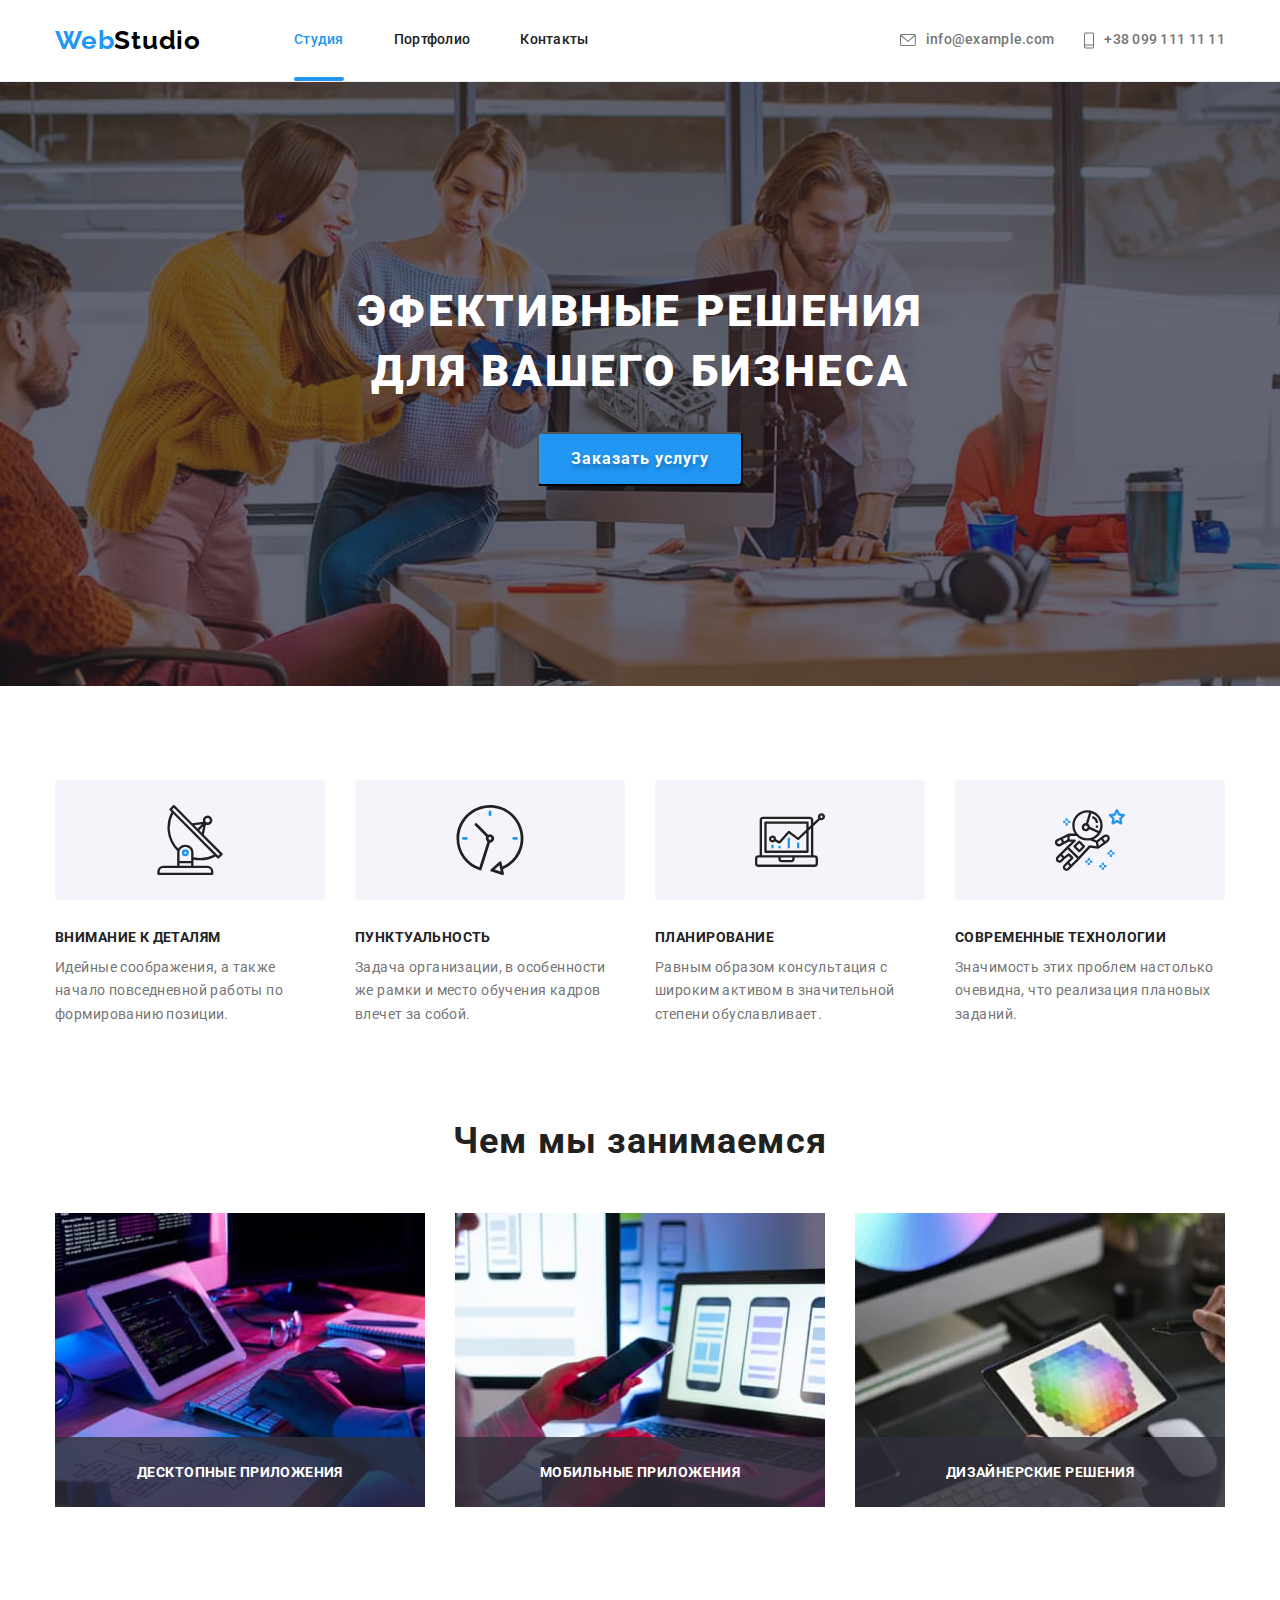
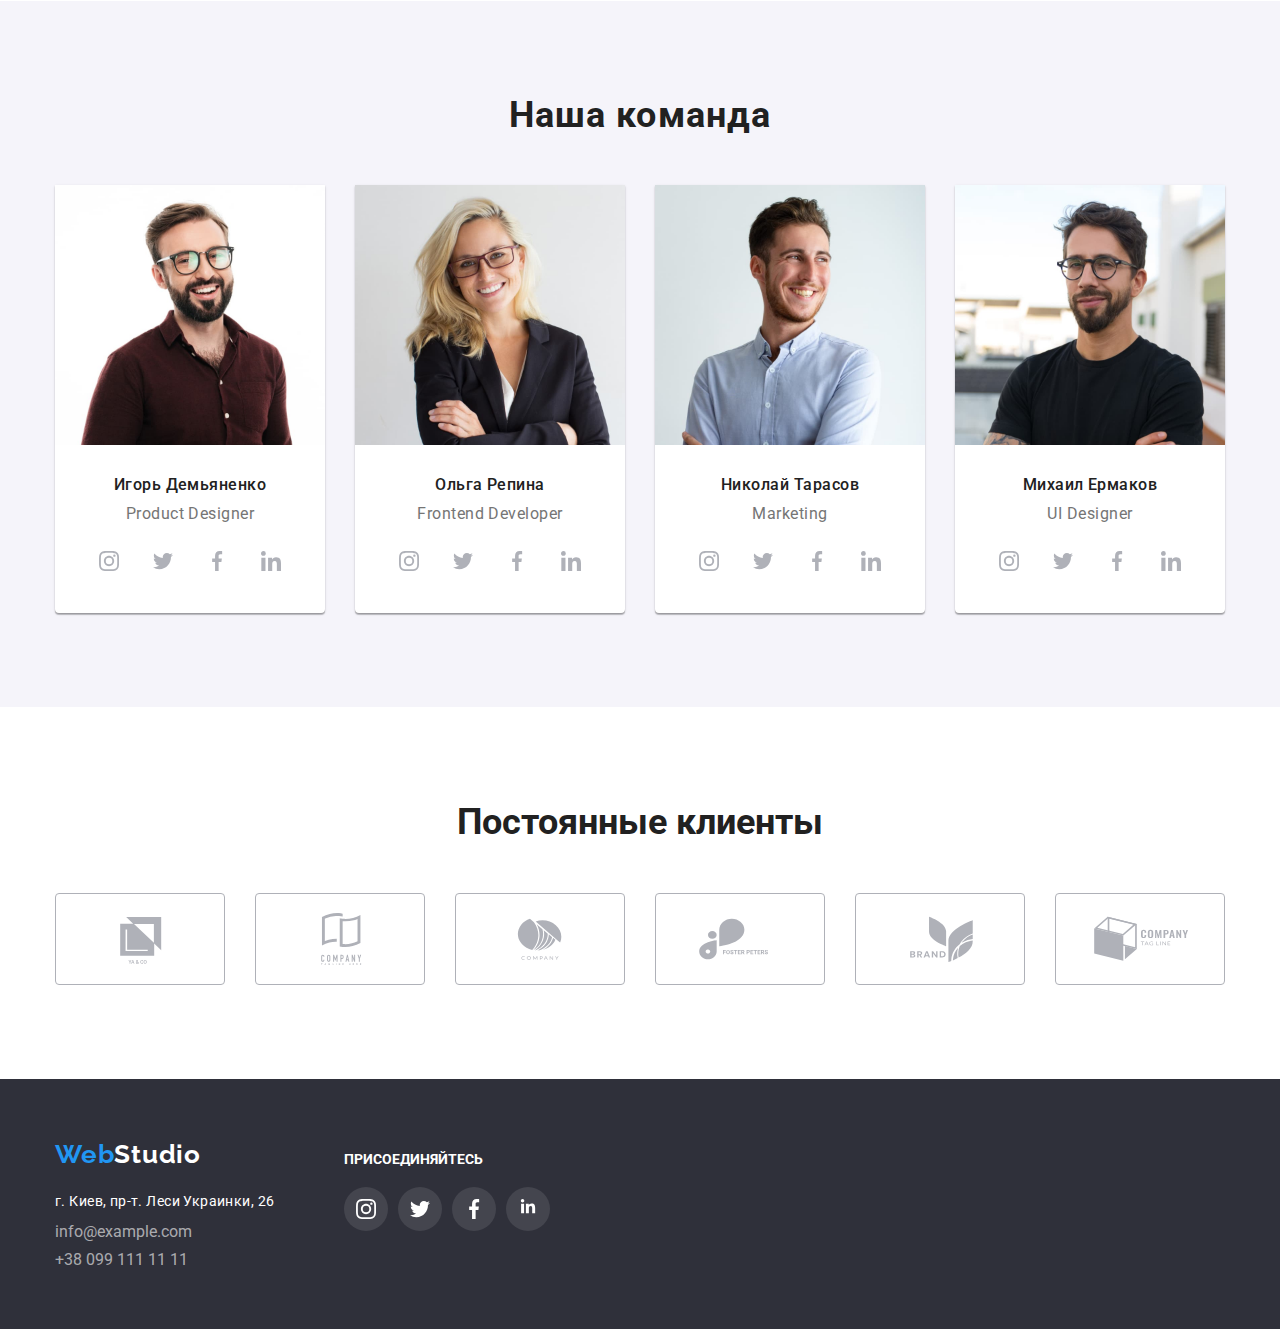
==== index.html @ 6dac3a72 "Копирование ДЗ №5" ====
<!DOCTYPE html>
<html lang="ru">
    <head>
        <title>Cтудия</title>
    <meta charset="UTF-8">
    <link rel="preconnect" href="https://fonts.googleapis.com">
    <link rel="preconnect" href="https://fonts.gstatic.com" crossorigin>
    <link href="https://fonts.googleapis.com/css2?family=Raleway:wght@700&family=Roboto:wght@400;500;700;900&display=swap"
    rel="stylesheet">
    <link rel="stylesheet" href="https://cdnjs.cloudflare.com/ajax/libs/modern-normalize/1.1.0/modern-normalize.min.css">
    <link rel="stylesheet" href="./css/styles.css">
    </head>
    <body>
           <header class="header">
                <div class="container">
                    <div class="flex-box">
                    <nav class="main-nav">
                        <a class="logofull" href="./index.html"><span class="logo">Web</span><span class="logo-black">Studio</span></a>
                        <ul class="menu-nav">
                            <li class="link-nav"><a class="navlink current" href="./index.html">Студия</a></li>
                            <li class="link-nav"><a class="navlink" href="./portfolio.html">Портфолио</a></li>
                            <li class="link-nav"><a class="navlink" href="Контакты">Контакты</a></li>              
                        </ul>
                    </nav>
                    <ul class="contacts">
                        <li class="contact-items"><a class="contact" href="mailto:info@example.com">
                            <svg class="icons-header" width="16px" height="12px">
                            <use href="./images/icons.svg#icon-envelope"></use>
                            </svg>info@example.com
                        </a>
                        </li>
                        <li class="contact-items"><a class="contact" href="tel:+380991111111">
                            <svg  class="icons-header" width="10px" height="16.93px">
                            <use href="./images/icons.svg#icon-smartphone"></use>
                            </svg>+38 099 111 11 11
                        </a>
                    </li>
                    </ul>
                    </div>
                </div>
            </header>
    <main>
    <section class="for-user">

        <h1 class="title-for-user">ЭФЕКТИВНЫЕ РЕШЕНИЯ</br> ДЛЯ ВАШЕГО БИЗНЕСА</h1>


            <button data-modal-open class="button-text" type="button">Заказать услугу</button>
        <div class="backdrop is-hidden" data-modal>
            <div class="modal">
                <button data-modal-close class="but-close-modal">
                    <svg class="icon-close-modal" width="30px" height="30px">
                        <use href="./images/icons.svg#icon-close"></use>
                    </svg>
                </button>
            </div>
        </div>
    </section>
    <section class="benefits">
        <div class="container">
            <ul class="benefits-title-text">
                <li class="benefits-cont">
                    <div class="icon-benefits">
                    <svg class="icons-benefits" width="70px" height="70px">
                        <use href="./images/icons.svg#icon-antenna"></use>
                    </svg>
                    </div>
                    <h3 class="title-benefits">ВНИМАНИЕ К ДЕТАЛЯМ</h3>
                    <p class="text-benefits">Идейные соображения, а также начало повседневной работы по формированию
                        позиции.</p>
                </li>
                <li class="benefits-cont">
                    <div class="icon-benefits">
                    <svg class="icons-benefits" width="70px" height="70px">
                        <use href="./images/icons.svg#icon-clock"></use>
                    </svg>
                    </div>
                    <h3 class="title-benefits">ПУНКТУАЛЬНОСТЬ</h3>
                    <p class="text-benefits">Задача организации, в особенности же рамки и место обучения кадров влечет за
                        собой.</p>
                </li>
                <li class="benefits-cont">
                    <div class="icon-benefits">
                    <svg class="icons-benefits" width="70px" height="70px">
                        <use href="./images/icons.svg#icon-diagram"></use>
                    </svg>
                    </div>
                    <h3 class="title-benefits">ПЛАНИРОВАНИЕ</h3>
                    <p class="text-benefits">Равным образом консультация с широким активом в значительной степени
                        обуславливает.</p>
                </li>
                <li class="benefits-cont">
                    <div class="icon-benefits">
                    <svg class="icons-benefits" width="70px" height="70px">
                        <use href="./images/icons.svg#icon-astronaut"></use>
                    </svg>
                    </div>
                    <h3 class="title-benefits">СОВРЕМЕННЫЕ ТЕХНОЛОГИИ</h3>
                    <p class="text-benefits">Значимость этих проблем настолько очевидна, что реализация плановых заданий.
                    </p>
                </li>
    </section>
    <section class="about-us section">
        <div class="container">
            <h2 class="title-about-us">Чем мы занимаемся</h2>
            <ul class="img-about-us">
                <li class="img-list">
                    <img 
                    src="./images/photo1.jpg" 
                    alt="Рабочий стол" 
                    width="370"
                    height="294"
                    />
                    <div class="type-img-about-us"> <p class="type-work">ДЕСКТОПНЫЕ ПРИЛОЖЕНИЯ</p></div>
                </li>
                <li class="img-list">    
                    <img 
                    src="./images/photo2.jpg" 
                    alt="Смартфон и десктоп"
                    width="370"
                    height="294"
                    />
                    <div class="type-img-about-us"> <span class="type-work">МОБИЛЬНЫЕ ПРИЛОЖЕНИЯ</span></div>
                </li>
                <li class="img-list">
                    <img 
                    src="./images/photo3.jpg" 
                    alt="Планшет с градуировкой цвета"
                    width="370"
                    height="294"
                    />
                    <div class="type-img-about-us"> <span class="type-work">ДИЗАЙНЕРСКИЕ РЕШЕНИЯ</span></div>
            </ul>
            </div>
    </section>
    <section class="our-team section">
        <div class="container">
        <h2 class=title-our-team>Наша команда</h2>
        <ul class="img-cont">
            <li class="img-position"> 
                <img src="./images/product_designer.jpg"
                alt="Продукт-дизайнер"
                width="270"
                height="260"
                />
                <div class="bottom-box">
                    <h3 class="title-name">Игорь Демьяненко</h3>
                    <p class="work-position">Product Designer</p>
                    
                    <ul class="social-icons-list">
                        <li class="socials"><a class="social-items" href="https://www.instagram.com">
                                <svg class="social-icons" width="20px" height="20px">
                                    <use href="./images/icons.svg#icon-instagram"></use>
                                </svg>
                            </a>
                        </li>
                        <li class="socials"><a class="social-items" href="https://twitter.com">
                                <svg class="social-icons" width="20px" height="20px">
                                    <use href="./images/icons.svg#icon-twitter"></use>
                                </svg>
                            </a>
                        </li>
                        <li class="socials"><a class="social-items" href="https://www.facebook.com">
                                <svg class="social-icons" width="20px" height="20px">
                                    <use href="./images/icons.svg#icon-facebook"></use>
                                </svg>
                            </a>
                        </li>
                        <li class="socials"><a class="social-items" href="https://linkedin.com/">
                                <svg class="social-icons" width="20px" height="20px">
                                    <use href="./images/icons.svg#icon-linkedin"></use>
                                </svg>
                            </a>
                        </li>
                    </ul>
                    </svg>
                </div>
            </li>
            <li class="img-position">
                <img src="./images/frontend_developer.jpg" 
                alt="Фронтенд разработчик" 
                width="270" 
                height="260" 
                />
                <div class="bottom-box">
                    <h3 class="title-name">Ольга Репина</h3>
                    <p class="work-position">Frontend Developer</p>
                    <ul class="social-icons-list">
                        <li class="socials"><a class="social-items" href="https://www.instagram.com">
                                    <svg class="social-icons" width="20px" height="20px">
                                    <use href="./images/icons.svg#icon-instagram"></use>
                                </svg>
                            </a>
                        </li>
                        <li class="socials"><a class="social-items" href="https://twitter.com">
                                    <svg class="social-icons" width="20px" height="20px">
                                    <use href="./images/icons.svg#icon-twitter"></use>
                                </svg>
                            </a>
                        </li>
                        <li class="socials"><a class="social-items" href="https://www.facebook.com">
                                    <svg class="social-icons" width="20px" height="20px">
                                    <use href="./images/icons.svg#icon-facebook"></use>
                                </svg>
                            </a>
                        </li>
                        <li class="socials"><a class="social-items" href="https://linkedin.com/">
                                    <svg class="social-icons" width="20px" height="20px">
                                    <use href="./images/icons.svg#icon-linkedin"></use>
                                </svg>
                            </a>
                        </li>
                    </ul>
                </div>
            </li>
            <li class="img-position">
                <img src="./images/marketing.jpg" 
                alt="Маркетинг" 
                width="270" 
                height="260" 
                />
                <div class="bottom-box">
                    <h3 class="title-name">Николай Тарасов</h3>
                    <p class="work-position">Marketing</p>
                    <ul class="social-icons-list">
                        <li class="socials"><a class="social-items" href="https://www.instagram.com">
                                <svg class="social-icons" width="20px" height="20px">
                                    <use href="./images/icons.svg#icon-instagram"></use>
                                </svg>
                            </a>
                        </li>
                        <li class="socials"><a class="social-items" href="https://twitter.com">
                                <svg class="social-icons" width="20px" height="20px">
                                    <use href="./images/icons.svg#icon-twitter"></use>
                                </svg>
                            </a>
                        </li>
                        <li class="socials"><a class="social-items" href="https://www.facebook.com">
                                <svg class="social-icons" width="20px" height="20px">
                                    <use href="./images/icons.svg#icon-facebook"></use>
                                </svg>
                            </a>
                        </li>
                        <li class="socials"><a class="social-items" href="https://linkedin.com/">
                                <svg class="social-icons" width="20px" height="20px">
                                    <use href="./images/icons.svg#icon-linkedin"></use>
                                </svg>
                            </a>
                        </li>
                    </ul>
                </div>
            </li>
            <li class="img-position">
                <img src="./images/designer_ui.jpg" 
                alt="UI дизайнер" 
                width="270" 
                height="260" />
                <div class="bottom-box">
                    <h3 class="title-name">Михаил Ермаков</h3>
                    <p class="work-position">UI Designer</p>
                    <ul class="social-icons-list">
                        <li class="socials"><a class="social-items" href="https://www.instagram.com">
                                <svg class="social-icons" width="20px" height="20px">
                                    <use href="./images/icons.svg#icon-instagram"></use>
                                </svg>
                            </a>
                        </li>
                        <li class="socials"><a class="social-items" href="https://twitter.com">
                                <svg class="social-icons" width="20px" height="20px">
                                    <use href="./images/icons.svg#icon-twitter"></use>
                                </svg>
                            </a>
                        </li>
                        <li class="socials"><a class="social-items" href="https://www.facebook.com">
                                <svg class="social-icons" width="20px" height="20px">
                                    <use href="./images/icons.svg#icon-facebook"></use>
                                </svg>
                            </a>
                        </li>
                        <li class="socials"><a class="social-items" href="https://linkedin.com/">
                                <svg class="social-icons" width="20px" height="20px">
                                    <use href="./images/icons.svg#icon-linkedin"></use>
                                </svg>
                            </a>
                        </li>
                    </ul>
                </div>
            </li>
         </ul>
        </div>
      </section>
      <section class="clients section">
        <div class="container">
            <h2 class="title-client">Постоянные клиенты</h2>
            <ul class="client-list">
                <li class="client"><a class="client-link" href="#">
                    <svg class="client-icon" width="170px" height="92px">
                    <use href="./images/icons.svg#icon-client-1"></use>
                    </svg>
                    </a>
                </li>
                <li class="client"><a class="client-link" href="#">
                    <svg class="client-icon" width="170px" height="92px">
                    <use href="./images/icons.svg#icon-client-2"></use>
                    </svg>
                    </a>
                </li>
                <li class="client"><a class="client-link" href="#">
                    <svg class="client-icon" width="170px" height="92px">
                     <use href="./images/icons.svg#icon-client-3"></use>
                    </svg>
                    </a>
                </li>
                <li class="client"><a class="client-link" href="#">
                        <svg class="client-icon" width="170px" height="92px">
                        <use href="./images/icons.svg#icon-client-4"></use>
                        </svg>
                    </a>
                </li>
                <li class="client"><a class="client-link" href="#">
                    <svg class="client-icon" width="170px" height="92px">
                    <use href="./images/icons.svg#icon-client-5"></use>
                    </svg>
                    </a>
                </li>
                <li class="client"><a class="client-link" href="#">
                    <svg class="client-icon" width="170px" height="92px">
                    <use href="./images/icons.svg#icon-client-6"></use>
                    </svg>
                    </a>
                </li>
            </ul>
        </div>
        </section>
    </main>
            <footer class="footer">
                <div class="container">
                    <ul class="parts">
                    <li>
                        <a class="logofull" href="./index.html"><span class="logo">Web</span><span class="logo-white">Studio</span></a>
                        <address>
                            <ul class="contact-list-footer">
                                <li class="address-footer"><a class="contact-address" href="https://goo.gl/maps/3nvqBp6d8EfzjDu38">г. Киев, пр-т. Леси
                                        Украинки, 26</a></li>
                                <li class="mail-footer"><a class="contact-footer" href="mailto:info@example.com">info@example.com</a></li>
                                <li class="tel-footer"><a class="contact-footer" href="tel:+380991111111">+38 099 111 11 11</a></li>
                            </ul>
                        </address>
                    </li>
                    <li class="join-part">
                    <div>
                        <h4 class="join-tittle">ПРИСОЕДИНЯЙТЕСЬ</h4>
                            <ul class="join-list">
                                <li class="socials-join"><a class="join-link" href="https://www.instagram.com">
                                        <svg class="join-icons" width="20px" height="20px">
                                            <use href="./images/icons.svg#icon-instagram-1"></use>
                                        </svg>
                                    </a>
                                </li>
                                <li class="socials-join"><a class="join-link" href="https://twitter.com">
                                        <svg class="join-icons" width="20px" height="20px">
                                            <use href="./images/icons.svg#icon-twitter-1"></use>
                                        </svg>
                                    </a>
                                </li>
                                <li class="socials-join"><a class="join-link" href="https://www.facebook.com">
                                        <svg class="join-icons" width="20px" height="20px">
                                            <use href="./images/icons.svg#icon-facebook-1"></use>
                                        </svg>
                                    </a>
                                </li>
                                <li class="socials-join"><a class="join-link" href="https://linkedin.com/">
                                        <svg class="join-icons" width="20px" height="20px">
                                            <use href="./images/icons.svg#icon-linkedin-1"></use>
                                        </svg>
                                    </a>
                                </li>
                            </ul>
                        </li>
                        </ul>
                    </div>
                </address>
                </div>
            </footer>
    <script src="./js/modal.js"></script>
    </body>
</html>
---- css/styles.css ----
:root {
  /* Цвет основного текста */
  --main-text-color: #757575;
  /* Цвет текста навигаций */
  --color-text-nav: #212121;
  /* Цвет акцента */
  --color-accent: #2196f3;
  /* Цвет основого фона */
  --background-color-main: #e5e5e5;
  /* Цвет фона футера и раздела заказа */
  --background-color: #2f303a;
  /* Цвет фона кнопок */
  --background-buttons: #f5f4fa;
  /* цвет кнопок и адреса */
  --color-but-add: #fff;

  --color-icons: #afb1b8;

  --timing-function: cubic-bezier(0.4, 0, 0.2, 1);
}
body {
  font-family: Roboto, sans-serif;
  color: var(--main-text-color);
}

ul {
  list-style: none;
}

img {
  display: block;
}
.container {
  margin-left: auto;
  margin-right: auto;
  width: 1200px;
  padding-left: 15px;
  padding-right: 15px;
}
/* Header */

.header {
  border-bottom: 1px solid #eeeeee;
}

/* logo */
.logofull {
  font-family: Raleway, sans-serif;
  font-weight: 700;
  font-size: 26px;
  line-height: 1.19;
  letter-spacing: 0.03em;
  text-decoration: none;
}

.logo {
  color: var(--color-accent);
}
.logo-black {
  color: #000;
}

.logo-white {
  color: var(--color-but-add);
}

/* Menu-nav */
.flex-box {
  display: flex;
}

.main-nav,
.contacts {
  display: flex;
  align-items: center;
}

.menu-nav {
  display: flex;
  margin-left: 93px;
  padding-left: 0;
  margin-top: 0px;
  margin-bottom: 0px;
}
.navlink {
  position: relative;
}
.current::after {
  content: '';
  display: block;
  width: 100%;
  height: 4px;
  background-color: var(--color-accent);
  position: absolute;
  bottom: -1px;
  border-radius: 2px;
  color: var(--color-accent);
}

.menu-nav .link-nav:not(:last-child) {
  margin-right: 50px;
}
.menu-nav .navlink {
  display: block;
  align-items: center;
  padding-top: 32px;
  padding-bottom: 32px;
  font-weight: 500;
  font-size: 14px;
  line-height: 1.14;
  letter-spacing: 0.02em;
  text-decoration: none;
  color: var(--color-text-nav);
  /* CSS-переход */
  transition-property: color;
  transition-duration: 250ms;
  transition-timing-function: var(--timing-function);
  transition-delay: 0ms;
}

.menu-nav .current {
  color: var(--color-accent);
}

.menu-nav .active {
  color: var(--color-accent);
}

.menu-nav .navlink:hover,
.menu-nav .navlink:focus {
  color: var(--color-accent);
}

.contacts {
  margin-left: auto;
  padding-left: 0px;
  margin-top: 0px;
  margin-bottom: 0px;
}
.icons-header {
  margin-right: 10px;
}
.contacts .contact-items:not(:last-child) {
  margin-right: 30px;
}

.contact {
  padding-top: 32px;
  padding-bottom: 32px;
  display: flex;
  align-items: center;
}
.contacts .contact,
.footer .contact {
  font-style: normal;
  font-weight: 500;
  font-size: 14px;
  line-height: 1.14;
  letter-spacing: 0.02em;
  text-decoration: none;
  color: var(--main-text-color);
  /* CSS-переход */
  transition-property: color;
  transition-duration: 250ms;
  transition-timing-function: var(--timing-function);
  transition-delay: 0ms;
}

.contacts .contact:hover,
.contacts .contact:focus {
  color: var(--color-accent);
}

.icons-header {
  fill: var(--main-text-color);
  /* CSS-переход */
  transition-property: fill;
  transition-duration: 250ms;
  transition-timing-function: var(--timing-function);
  transition-delay: 0ms;
}
.contact:hover .icons-header,
.contact:focus .icons-header {
  fill: var(--color-accent);
}

/* Buttons */
.buttons {
  padding: 0px;
  margin-top: 0px;
  margin-bottom: 0px;
  display: flex;
  justify-content: center;
}
.buttons .button {
  font-family: Roboto;
  color: var(--color-text-nav);
  background-color: var(--background-buttons);
  font-weight: 500;
  font-size: 16px;
  line-height: 1.625;
  letter-spacing: 0.03em;
  cursor: pointer;
  border-radius: 4px;
  border: transparent;
  padding: 6px 22px;
  /* CSS-переход */
  transition-property: color, background-color, box-shadow;
  transition-duration: 250ms;
  transition-timing-function: var(--timing-function);
  transition-delay: 0ms;
}

.buttons .button:hover,
.buttons .button:focus {
  box-shadow: 0px 3px 1px rgba(0, 0, 0, 0.1), 0px 1px 2px rgba(0, 0, 0, 0.08),
    0px 2px 2px rgba(0, 0, 0, 0.12);
  color: var(--color-but-add);
  background-color: var(--color-accent);
}

.button-item:not(:last-child) {
  margin-right: 8px;
}
/* Portfolio */
.images-portfolio {
  display: flex;
  flex-wrap: wrap;
  padding: 0px;
  margin-top: 50px;
  margin-bottom: 0px;
}

.images-portfolio .title-portfolio {
  font-weight: 700;
  font-size: 18px;
  line-height: 2;
  letter-spacing: 0.06em;
  color: var(--color-text-nav);
  margin-top: 0px;
  margin-bottom: 0px;
}
.images-portfolio .type-portfolio {
  font-size: 16px;
  line-height: 1.875;
  letter-spacing: 0.03em;
  padding: 0px;
  margin-top: 0px;
  margin-bottom: 0px;
  padding-top: 4px;
  color: var(--main-text-color);
}
.portfolio-box {
  padding: 20px 24px;
  border-bottom: 1px solid #eeeeee;
  border-left: 1px solid #eeeeee;
  border-right: 1px solid #eeeeee;
}
.images-foto {
  margin-right: 30px;
  margin-bottom: 30px;
}

.images-foto:nth-child(3n) {
  margin-right: 0px;
}
/* Footer */

.footer {
  background-color: var(--background-color);
  padding-top: 60px;
  padding-bottom: 60px;
}

.contact-footer {
  color: rgba(255, 255, 255, 0.6);
  text-decoration: none;
  font-style: normal;
}

.mail-footer {
  margin-top: 9px;
}

.tel-footer {
  margin-top: 9px;
}

.address-footer {
  margin-top: 20px;
}

.footer .contact-address {
  font-style: normal;
  color: var(--color-but-add);
  font-family: Roboto;
  font-size: 14px;
  line-height: 1.71;
  letter-spacing: 0.03em;
  text-decoration: none;
}
/* footer join */
.join-part {
  display: flex;
  flex-direction: column;
  margin-left: 70px;
  margin-top: 12px;
}

.join-tittle {
  color: var(--color-but-add);
  font-style: normal;
  font-weight: bold;
  font-size: 14px;
  line-height: 16px;
  letter-spacing: 1.143;
  margin-top: 0px;
  margin-bottom: 20px;
}

.join-list {
  display: flex;
  align-items: center;
  padding: 0px;
  margin: 0px;
}

.join-link {
  display: flex;
  align-items: center;
  justify-content: center;
  width: 44px;
  height: 44px;
  border-radius: 50%;
  background-color: rgba(255, 255, 255, 0.1);
  /* CSS-переход */
  transition-property: background-color;
  transition-duration: 250ms;
  transition-timing-function: var(--timing-function);
  transition-delay: 0ms;
}
.socials-join + .socials-join {
  margin-left: 10px;
}

.join-link:hover,
.join-link:focus {
  background-color: var(--color-accent);
}

.join-icons {
  fill: var(--color-but-add);
}

.parts {
  padding: 0px;
  margin: 0px;
  display: flex;
}

/* Main index */
.title-benefits {
  color: var(--color-text-nav);
  font-weight: 700;
  font-size: 14px;
  line-height: 1.14;
  letter-spacing: 0.03em;
  margin-top: 0px;
  margin-bottom: 0px;
}

.text-benefits {
  font-size: 14px;
  line-height: 1.71;
  letter-spacing: 0.03em;
  margin-top: 10px;
  margin-bottom: 0px;
}

.title-about-us {
  font-weight: 700;
  font-size: 36px;
  line-height: 1.16;
  text-align: center;
  letter-spacing: 0.03em;
  color: var(--color-text-nav);
}

.title-our-team {
  font-weight: 700;
  font-size: 36px;
  line-height: 1.12;
  text-align: center;
  letter-spacing: 0.03em;
  color: var(--color-text-nav);
  margin-top: 0px;
  margin-bottom: 50px;
}

.our-team {
  background-color: var(--background-buttons);
}

.bottom-box {
  padding-top: 30px;
  padding-bottom: 30px;
}
.title-name {
  font-weight: 500;
  font-size: 16px;
  line-height: 1.187;
  letter-spacing: 0.03em;
  color: var(--color-text-nav);
  margin-top: 0px;
  margin-bottom: 0px;
  text-align: center;
  padding-bottom: 10px;
}
.work-position {
  font-size: 16px;
  line-height: 1.187;
  letter-spacing: 0.03em;
  margin-top: 0px;
  margin-bottom: 0px;
  text-align: center;
}

/* HEROOOOOO */

.for-user {
  background-image: linear-gradient(to bottom, rgba(47, 48, 58, 0.4), rgba(47, 48, 58, 0.4)),
    url('../images/background_hero.jpg');
  background-repeat: no-repeat;
  background-position: 50% 50%;
  background-size: cover;
  display: flex;
  align-items: center;
  flex-direction: column;
  padding-top: 200px;
  padding-bottom: 200px;
}
.title-for-user {
  font-weight: 900;
  font-size: 44px;
  line-height: 1.36;
  text-align: center;
  letter-spacing: 0.06em;
  text-transform: uppercase;
  color: var(--color-but-add);
  margin-bottom: 0px;
  margin-top: 0px;
  padding-bottom: 30px;
}

.button-text {
  font-weight: 700;
  font-size: 16px;
  line-height: 1.875;
  letter-spacing: 0.06em;
  background-color: var(--color-accent);
  color: var(--color-but-add);
  cursor: pointer;
  text-shadow: 0px 4px 4px rgba(0, 0, 0, 0.25);
  border-radius: 4px;
  padding: 10px 32px;
  /* CSS-переход */
  transition-property: background-color;
  transition-duration: 250ms;
  transition-timing-function: var(--timing-function);
  transition-delay: 0ms;
}
.button-text:hover,
.button-text:focus {
  background-color: #188ce8;
}

.img-position {
  width: 270px;
  background-color: var(--color-but-add);
  border: none;
  box-shadow: 0px 1px 3px rgba(0, 0, 0, 0.12), 0px 1px 1px rgba(0, 0, 0, 0.14),
    0px 2px 1px rgba(0, 0, 0, 0.2);
  border-radius: 0px 0px 4px 4px;
}
.img-cont {
  display: flex;
  padding-left: 0px;
  margin-top: 0px;
  margin-bottom: 0px;
}

.img-position:not(:last-child) {
  margin-right: 30px;
}
.section {
  padding-top: 94px;
  padding-bottom: 94px;
}
.benefits {
  padding-top: 94px;
}

.benefits-title-text {
  display: flex;
  padding: 0px;
  margin: 0px;
}

.benefits-cont {
  width: 270px;
}
.benefits-cont:not(:last-child) {
  margin-right: 30px;
}

.img-about-us {
  display: flex;
  margin-top: 0px;
  margin-bottom: 0px;
  padding: 0px;
}
.title-about-us {
  margin-top: 0px;
  margin-bottom: 50px;
}

.img-about-us li:not(:last-child) {
  margin-right: 30px;
}

.contact-list-footer {
  margin-top: 0px;
  padding: 0px;
  margin-bottom: 0px;
}

.hidden {
  display: none;
}

/* our team  */
.social-icons-list {
  display: flex;
  justify-content: center;
  align-items: center;
  padding: 16px 32px 0px 32px;
}
.socials + .socials {
  margin-left: 10px;
}
.social-items {
  display: flex;
  align-items: center;
  justify-content: center;
  width: 44px;
  height: 44px;
  border-radius: 50%;
  /* CSS-переход */
  transition-property: background-color;
  transition-duration: 250ms;
  transition-timing-function: var(--timing-function);
  transition-delay: 0ms;
}

.social-items:hover,
.social-items:focus {
  background-color: var(--color-accent);
}

.social-items .social-icons {
  fill: var(--color-icons);
  /* CSS-переход */
  transition-property: fill;
  transition-duration: 250ms;
  transition-timing-function: var(--timing-function);
  transition-delay: 0ms;
}

.social-items:hover .social-icons,
.social-items:focus .social-icons {
  fill: var(--color-but-add);
}

/* clients */
.title-client {
  color: var(--color-text-nav);
  font-weight: bold;
  font-size: 36px;
  line-height: 42px;
  text-align: center;
  letter-spacing: 1.17;
  margin-top: 0px;
  margin-bottom: 50px;
}

.client-list {
  display: flex;
}

.client-list {
  padding: 0px;
  margin: 0px;
}
.client + .client {
  margin-left: 30px;
}

.client-icon {
  fill: var(--color-icons);
  /* CSS-переход */
  transition-property: fill;
  transition-duration: 250ms;
  transition-timing-function: var(--timing-function);
  transition-delay: 0ms;
}

.client {
  display: flex;
}

.client-link {
  width: 170px;
  height: 92px;
  border: 1px solid var(--color-icons);
  border-radius: 4px;
  /* CSS-переход */
  transition-property: fill, border;
  transition-duration: 250ms;
  transition-timing-function: var;
  transition-delay: 0ms;
}

.client-link:hover,
.client-link:focus {
  fill: var(--color-accent);
  border: 1px solid var(--color-accent);
}

.client-link:hover .client-icon,
.client-link:focus .client-icon {
  fill: var(--color-accent);
}
.link-portfolio {
  text-decoration: none;
}
.link-portfolio .card {
  /* CSS-переход */
  transition-property: box-shadow;
  transition-duration: 250ms;
  transition-timing-function: var(--timing-function);
  transition-delay: 0ms;
}

.link-portfolio:hover .card {
  box-shadow: 0px 1px 1px rgba(0, 0, 0, 0.12), 0px 4px 4px rgba(0, 0, 0, 0.06),
    1px 4px 6px rgba(0, 0, 0, 0.16);
}

.icon-benefits {
  width: 270px;
  height: 120px;
  background-color: var(--background-buttons);
  border-radius: 4px;
  margin-bottom: 30px;
  display: flex;
  align-items: center;
  justify-content: center;
}
.img-list {
  position: relative;
}
.type-img-about-us {
  background: rgba(47, 48, 58, 0.8);
  position: absolute;
  bottom: 0;
  width: 370px;
  height: 70px;
  font-weight: bold;
  font-size: 14px;
  line-height: 16px;
  letter-spacing: 0.03em;
  color: var(--color-but-add);
  display: flex;
  align-items: center;
  justify-content: center;
}

.actions {
  position: relative;
  overflow: hidden;
}

.card-text {
  display: flex;
  padding-left: 24px;
  padding-right: 24px;
  flex-wrap: wrap;
  align-items: center;
  position: absolute;
  background: rgba(33, 150, 243, 0.9);
  color: var(--color-but-add);
  width: 100%;
  height: 100%;
  bottom: 0;
  font-weight: 400;
  font-size: 18px;
  line-height: 1.56;
  letter-spacing: 0.03em;
  transform: translateY(101%);
  transition-property: transform;
  transition-duration: 250ms;
  transition-timing-function: var(--timing-function);
  transition-delay: 0ms;
}

.link-portfolio:hover .card-text {
  transform: translateY(0%);
}
/* Модалка + бэкдроп */

.backdrop {
  position: fixed;
  background-color: rgba(0, 0, 0, 0.2);
  top: 0;
  left: 0;
  width: 100%;
  height: 100%;
  z-index: 1;
  opacity: 1;
  transition: opacity;
  transition-duration: 250ms;
  transition-timing-function: var(--timing-function);
}
.backdrop.is-hidden {
  opacity: 0;
  pointer-events: none;
}

.backdrop.is-hidden .modal {
  transform: translate(-50%, -50%) scale(0.1);
}

.modal {
  position: absolute;
  top: 50%;
  left: 50%;
  transform: translate(-50%, -50%) scale(1);
  width: 528px;
  height: 591px;
  background-color: var(--color-but-add);
  box-shadow: 0px 1px 3px rgba(0, 0, 0, 0.12), 0px 1px 1px rgba(0, 0, 0, 0.14),
    0px 2px 1px rgba(0, 0, 0, 0.2);
  border-radius: 4px;
  transition: transform;
  transition-duration: 250ms;
  transition-timing-function: var(--timing-function);
}

.but-close-modal {
  position: absolute;
  top: 8px;
  right: 8px;
  border: none;
  background-color: var(--color-but-add);
  padding: 0px;
  cursor: pointer;
}
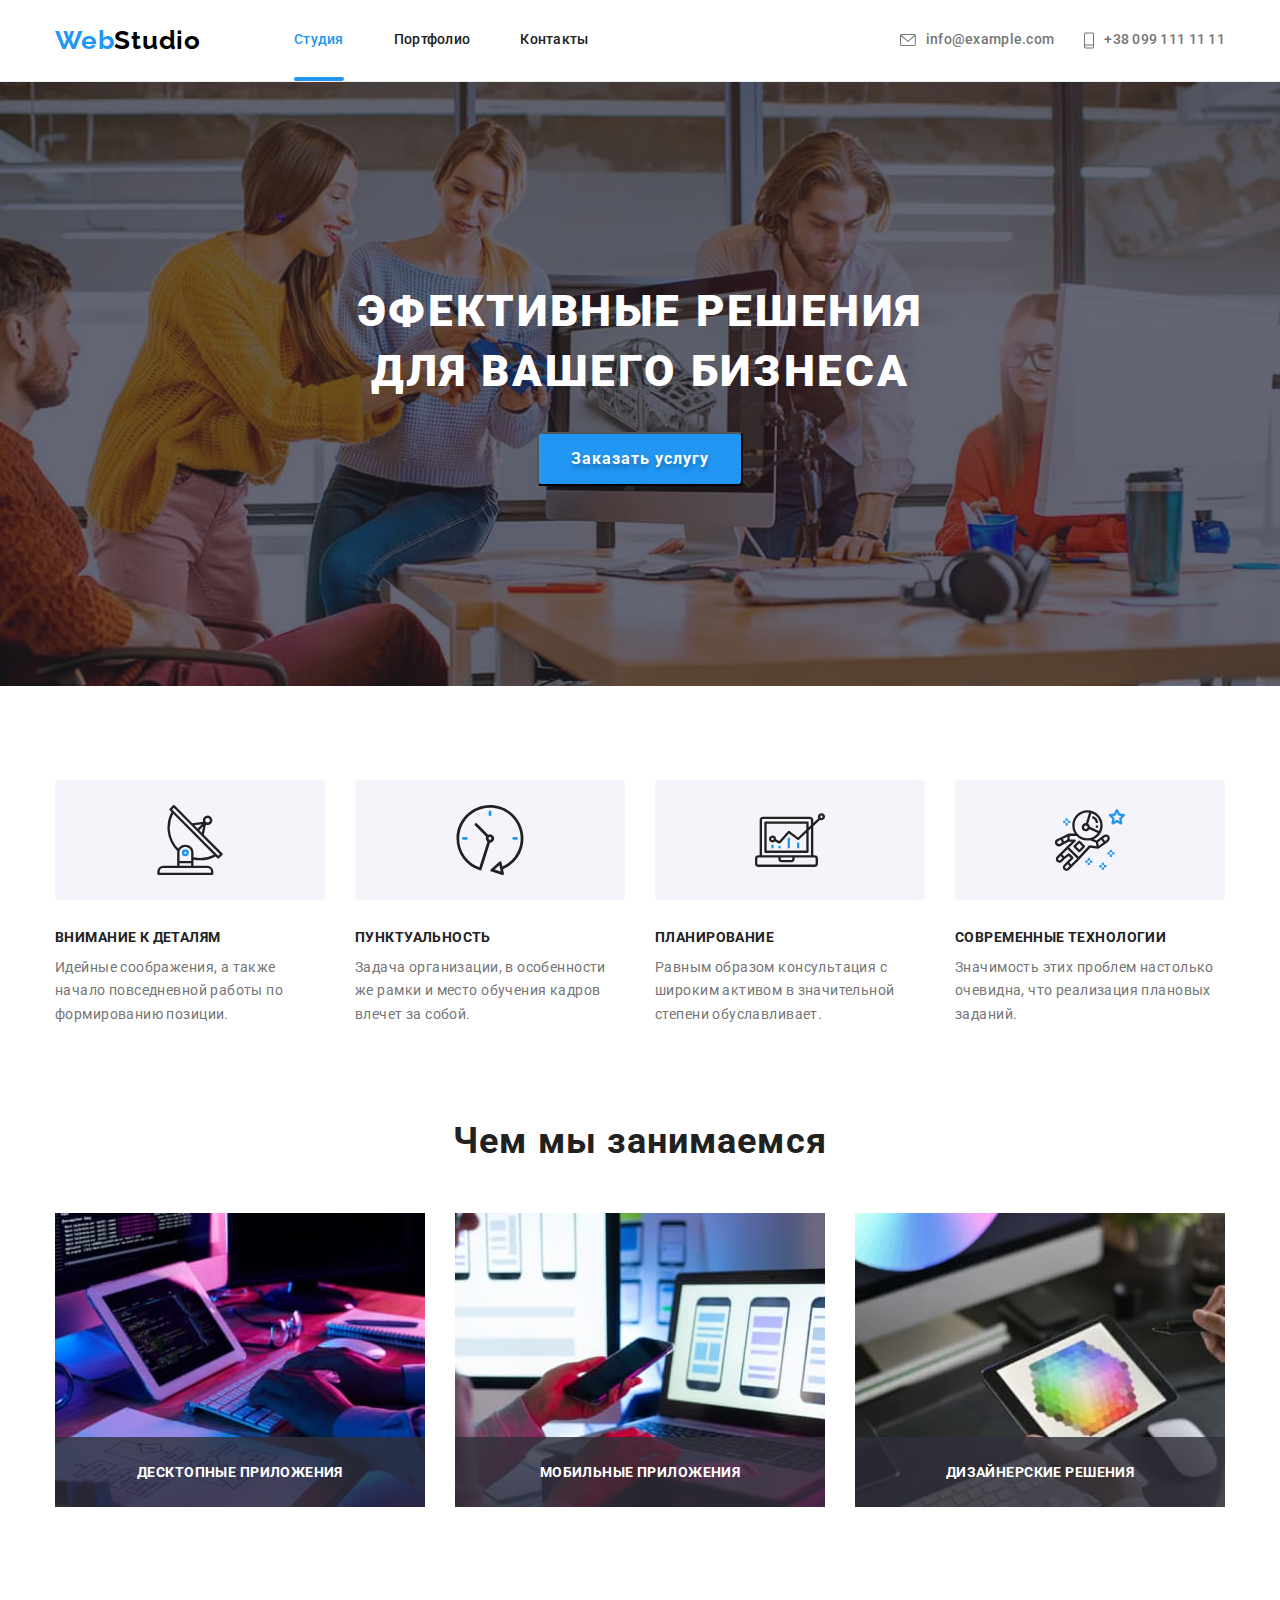
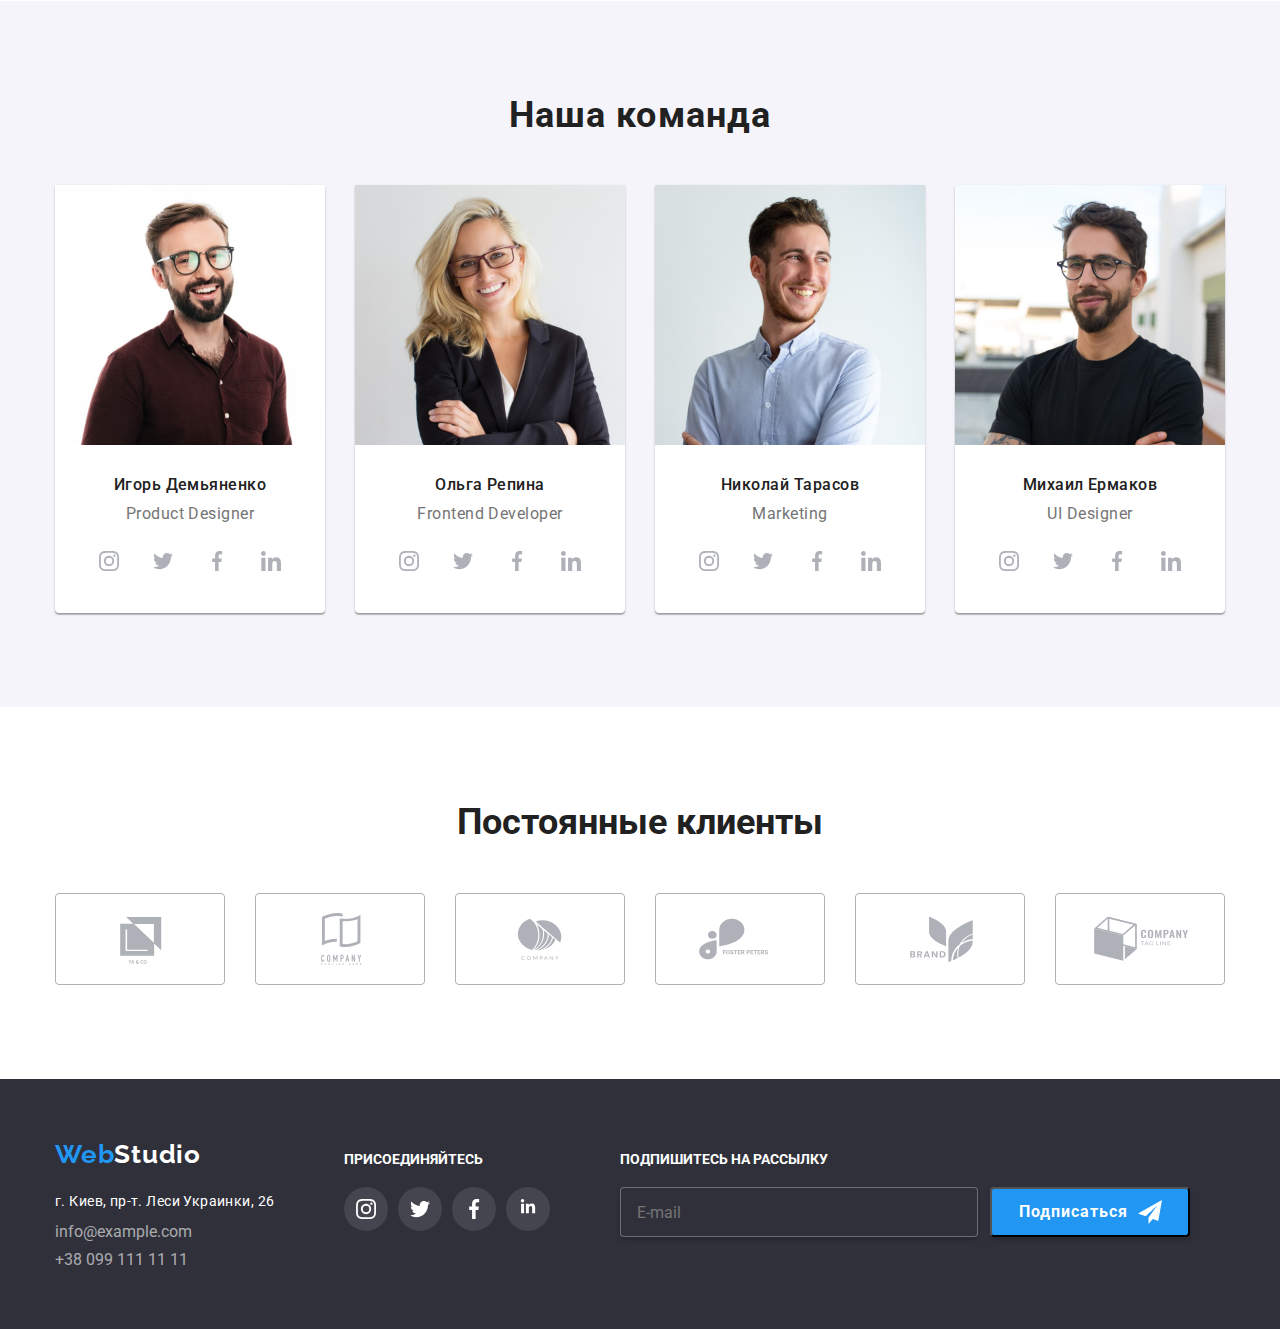
==== commit 10354898: "Добавил рассылку в футере" ====
--- a/index.html
+++ b/index.html
@@ -348,38 +348,60 @@
                         </address>
                     </li>
                     <li class="join-part">
-                    <div>
-                        <h4 class="join-tittle">ПРИСОЕДИНЯЙТЕСЬ</h4>
-                            <ul class="join-list">
-                                <li class="socials-join"><a class="join-link" href="https://www.instagram.com">
-                                        <svg class="join-icons" width="20px" height="20px">
-                                            <use href="./images/icons.svg#icon-instagram-1"></use>
-                                        </svg>
-                                    </a>
-                                </li>
-                                <li class="socials-join"><a class="join-link" href="https://twitter.com">
-                                        <svg class="join-icons" width="20px" height="20px">
-                                            <use href="./images/icons.svg#icon-twitter-1"></use>
-                                        </svg>
-                                    </a>
-                                </li>
-                                <li class="socials-join"><a class="join-link" href="https://www.facebook.com">
-                                        <svg class="join-icons" width="20px" height="20px">
-                                            <use href="./images/icons.svg#icon-facebook-1"></use>
-                                        </svg>
-                                    </a>
-                                </li>
-                                <li class="socials-join"><a class="join-link" href="https://linkedin.com/">
-                                        <svg class="join-icons" width="20px" height="20px">
-                                            <use href="./images/icons.svg#icon-linkedin-1"></use>
-                                        </svg>
-                                    </a>
-                                </li>
-                            </ul>
-                        </li>
-                        </ul>
-                    </div>
-                </address>
+                        <div>
+                            <h4 class="join-tittle">ПРИСОЕДИНЯЙТЕСЬ</h4>
+                                <ul class="join-list">
+                                    <li class="socials-join"><a class="join-link" href="https://www.instagram.com">
+                                            <svg class="join-icons" width="20px" height="20px">
+                                                <use href="./images/icons.svg#icon-instagram-1"></use>
+                                            </svg>
+                                        </a>
+                                    </li>
+                                    <li class="socials-join"><a class="join-link" href="https://twitter.com">
+                                            <svg class="join-icons" width="20px" height="20px">
+                                                <use href="./images/icons.svg#icon-twitter-1"></use>
+                                            </svg>
+                                        </a>
+                                    </li>
+                                    <li class="socials-join"><a class="join-link" href="https://www.facebook.com">
+                                            <svg class="join-icons" width="20px" height="20px">
+                                                <use href="./images/icons.svg#icon-facebook-1"></use>
+                                            </svg>
+                                        </a>
+                                    </li>
+                                    <li class="socials-join"><a class="join-link" href="https://linkedin.com/">
+                                            <svg class="join-icons" width="20px" height="20px">
+                                                <use href="./images/icons.svg#icon-linkedin-1"></use>
+                                            </svg>
+                                        </a>
+                                    </li>
+                                </ul>
+                        </div>
+                    </li>
+                    <li class="join-part">
+                        <div>
+                            <h4 class="join-tittle">ПОДПИШИТЕСЬ НА РАССЫЛКУ</h4>
+                            <div class="mailing-form">
+                            <form class="input-window">
+                                <label>
+                                <input 
+                                type="email" 
+                                name="mailing" 
+                                placeholder="E-mail"/>
+                                </label>
+                            </form>
+                            <button type="submit" class="but-footer">
+                                <div class="but-list">
+                                    <span class="text-but">Подписаться</span>
+                                    <svg class="icon-mail" width="24px" height="24px">
+                                        <use href="./images/icons.svg#icon-send"></use>
+                                    </svg>
+                                </div>
+                            </button>
+                            </div>
+                        </div>
+                    </li>
+                </ul>
                 </div>
             </footer>
     <script src="./js/modal.js"></script>
--- a/css/styles.css
+++ b/css/styles.css
@@ -765,3 +765,47 @@
   padding: 0px;
   cursor: pointer;
 }
+/* Формы футер*/
+.but-footer {
+  width: 200px;
+  height: 50px;
+  box-shadow: 0px 4px 4px rgba(0, 0, 0, 0.15);
+  border-radius: 4px;
+  background: var(--color-accent);
+  cursor: pointer;
+  margin-left: 12px;
+}
+
+.but-list {
+  display: flex;
+  align-items: center;
+  justify-content: center;
+}
+
+.icon-mail {
+  margin-left: 10px;
+}
+
+.text-but {
+  font-weight: 700;
+  font-size: 16px;
+  line-height: 1.875;
+  letter-spacing: 0.06em;
+  color: var(--color-but-add);
+}
+
+.input-window input {
+  width: 358px;
+  height: 50px;
+  background: var(--background-color);
+  border: 1px solid rgba(255, 255, 255, 0.3);
+  box-shadow: 0px 4px 4px rgba(0, 0, 0, 0.15);
+  border-radius: 4px;
+  padding-left: 16px;
+  color: var(--color-but-add);
+  outline: none;
+}
+
+.mailing-form {
+  display: flex;
+}
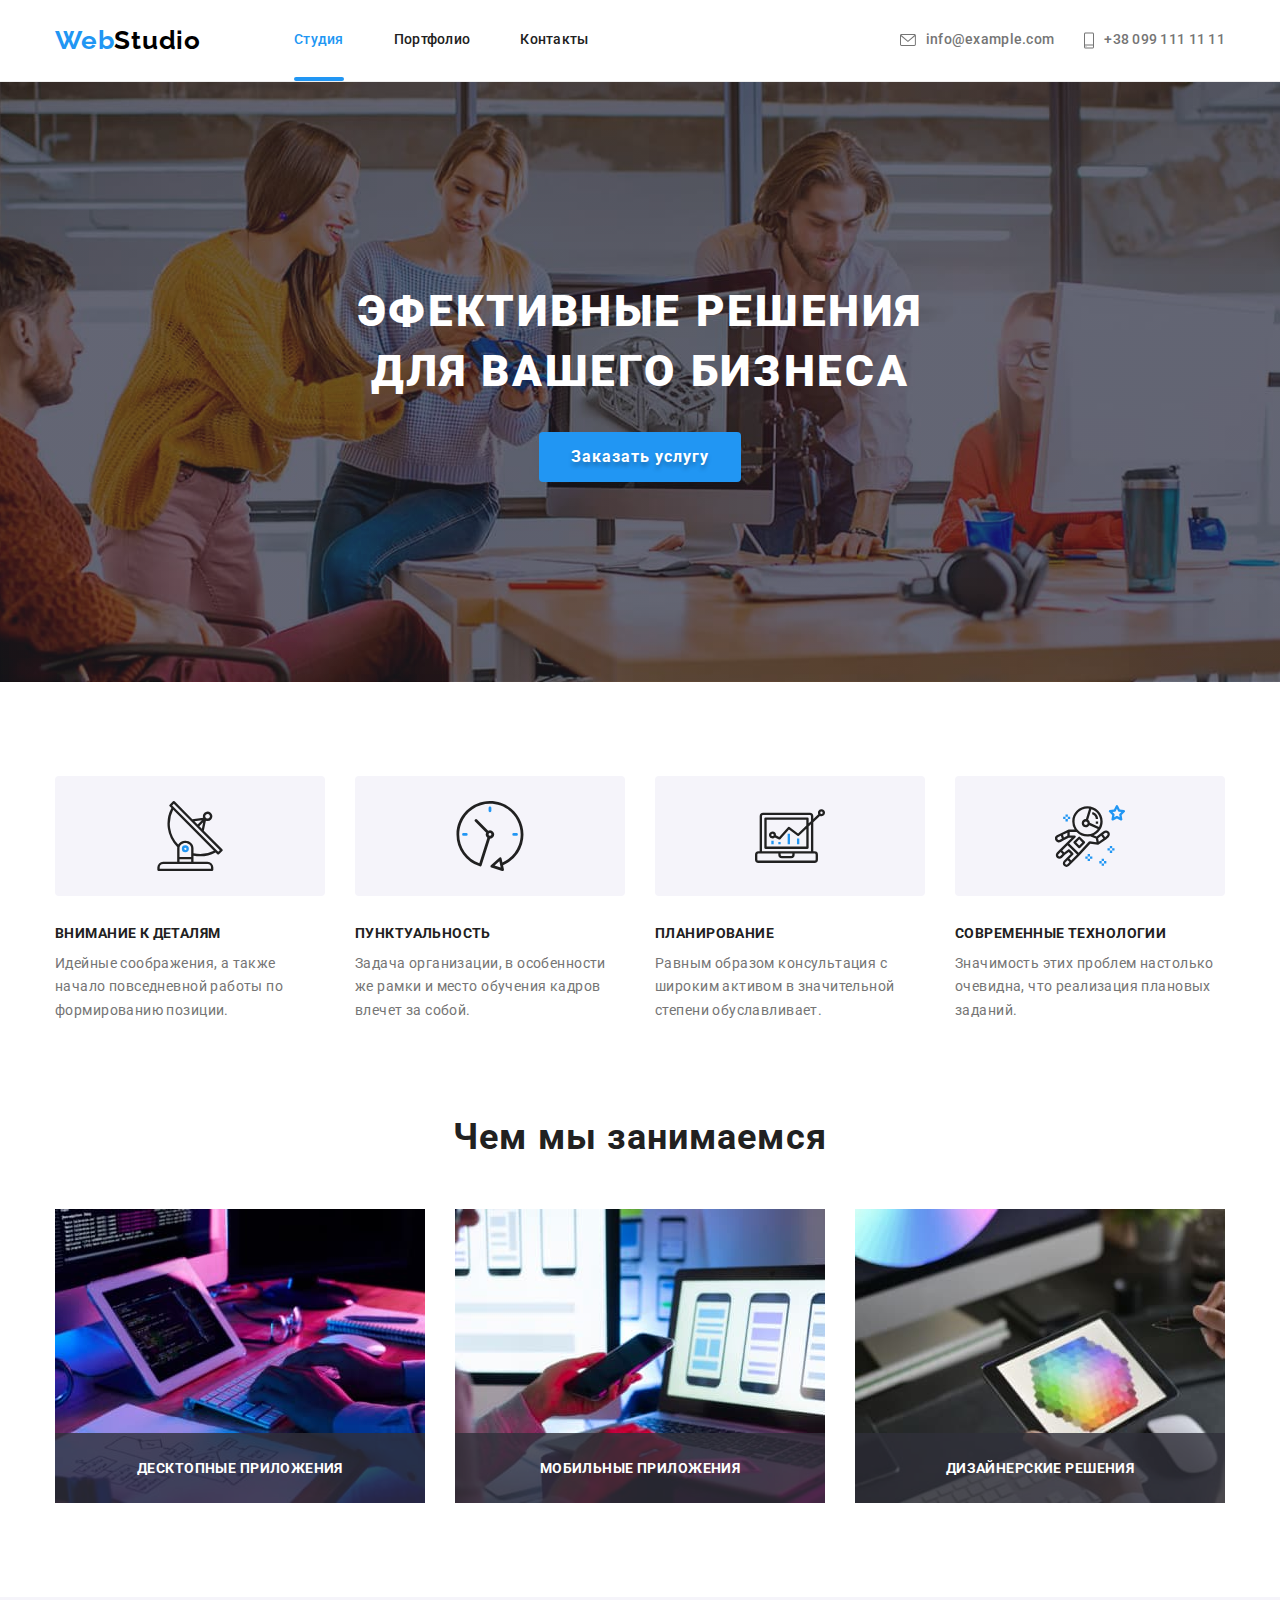
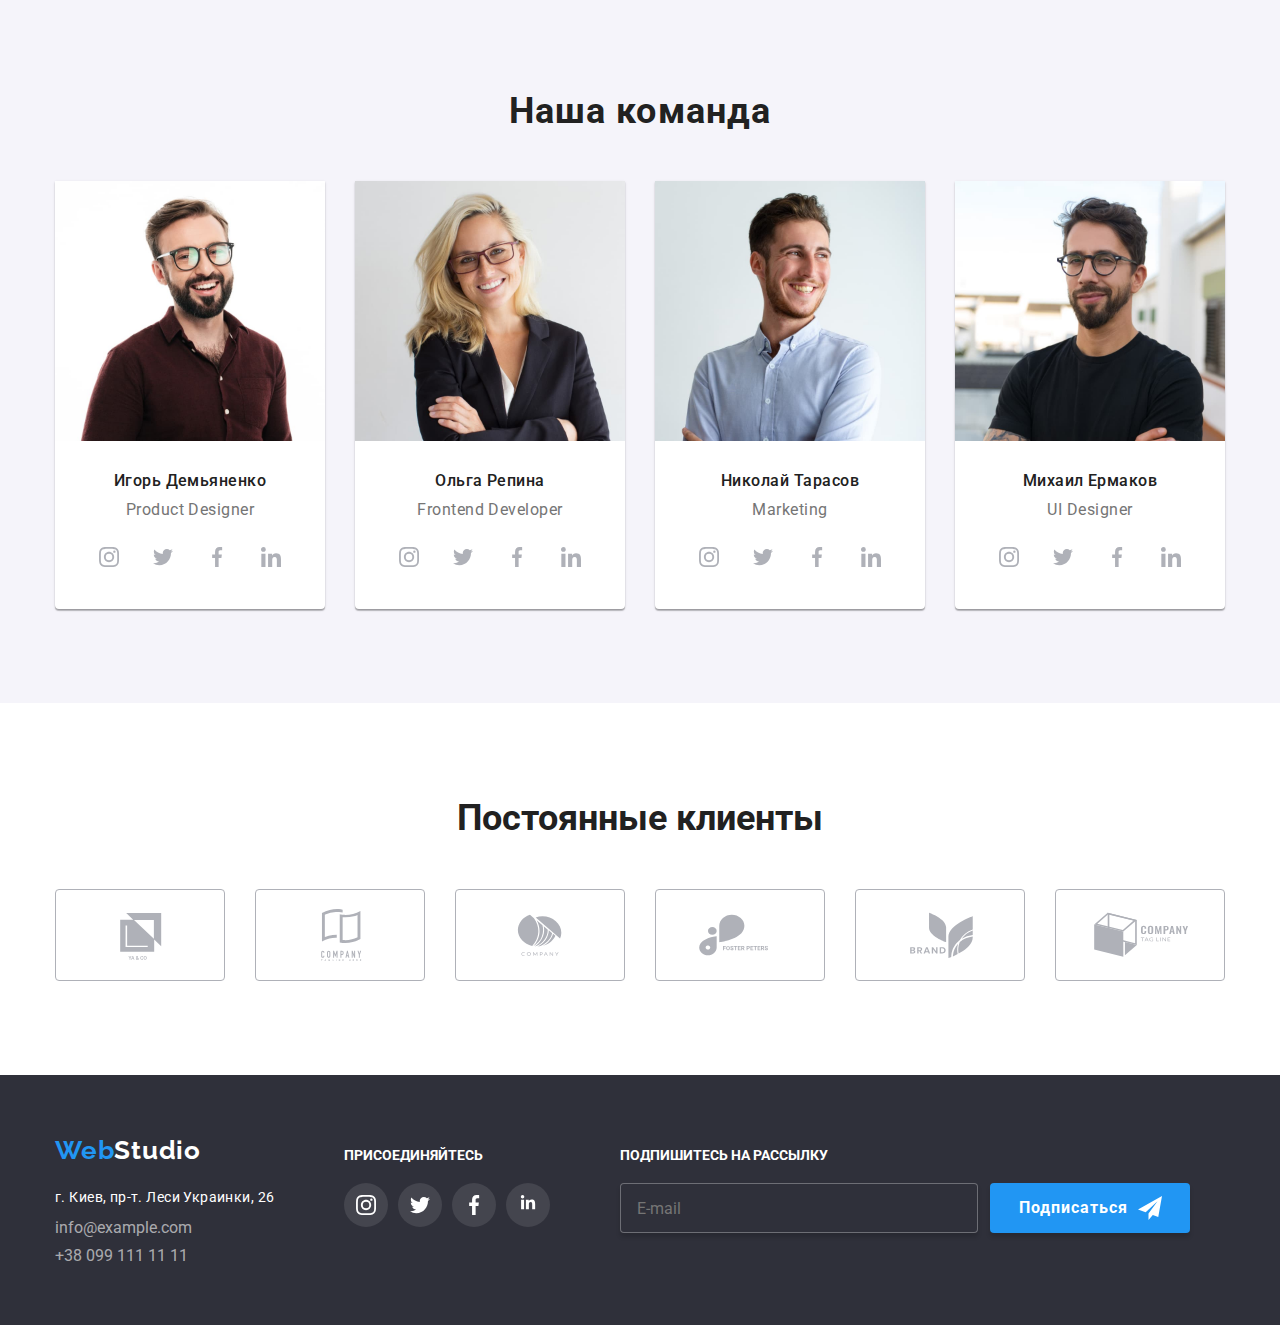
==== commit 89d46b7d: "Остался чекбокс" ====
--- a/index.html
+++ b/index.html
@@ -48,8 +48,59 @@
             <button data-modal-open class="button-text" type="button">Заказать услугу</button>
         <div class="backdrop is-hidden" data-modal>
             <div class="modal">
+                <div class="modal-area">
+                    <h5 class="title-modal">Оставьте свои данные, мы вам перезвоним</h5>
+                    <form class="hui">
+                        <div class="form-area">
+                            <label for="name">Имя
+                            </label>
+                            <div class="input-area">
+                                <input type="text" name="name" id="name">
+                                    <span class="icons-modal">
+                                    <svg width="18px" height="18px">
+                                        <use href=./images/icons.svg#icon-person></use>
+                                    </svg>
+                                </span>
+                            </div>
+                        </div>
+                        <div class="form-area">
+                            <label for="tel">Телефон</label>
+                            <div class="input-area">
+                                <input type="tel" name="tel" id="tel">
+                                <span class="icons-modal">
+                                    <svg width="18px" height="18px">
+                                        <use href=./images/icons.svg#icon-phone></use>
+                                    </svg>
+                                </span>
+                            </div>
+                        </div>
+                        <div class="form-area">
+                            <label for="email">Почта</label>
+                            <div class="input-area">
+                            <input type="email" name="email" id="email">
+                            <span class="icons-modal">
+                                <svg width="18px" height="18px">
+                                    <use href=./images/icons.svg#icon-email></use>
+                                </svg>
+                            </span>
+                            </div>
+                        </div>
+                        <div class="form-comment">
+                            <label for="comment">Комментарий</label>
+                        <textarea type name="comment" rows="5" placeholder="Введите текст" id="comment"></textarea>
+                        </div>
+                        
+                        <div class="check-box">
+                        <input type="checkbox" name="check-agree" id="checkbox">
+                        <label for="checkbox"><span class="text-checkbox">Соглашаюсь с рассылкой и принимаю </span><a class="text-checkbox link-checkbox" href="#">Условия договора</a></label>
+                        </div>
+                        <div class="button-modal">
+                        <button type="submit" class="but-modal">Отправить</button>
+                        </div> 
+                    </form>
+                </div>
                 <button data-modal-close class="but-close-modal">
-                    <svg class="icon-close-modal" width="30px" height="30px">
+                    <svg class="icon-close-modal" width="18px" height="18px">
                         <use href="./images/icons.svg#icon-close"></use>
                     </svg>
                 </button>
--- a/css/styles.css
+++ b/css/styles.css
@@ -468,10 +468,16 @@
   transition-duration: 250ms;
   transition-timing-function: var(--timing-function);
   transition-delay: 0ms;
+  border: none;
 }
 .button-text:hover,
-.button-text:focus {
+.button-text:focus,
+.but-modal:hover,
+.but-modal:focus,
+.but-footer:hover,
+.but-footer:focus {
   background-color: #188ce8;
+  cursor: pointer;
 }
 
 .img-position {
@@ -730,6 +736,7 @@
   transition: opacity;
   transition-duration: 250ms;
   transition-timing-function: var(--timing-function);
+  transition-delay: 0ms;
 }
 .backdrop.is-hidden {
   opacity: 0;
@@ -751,12 +758,15 @@
   box-shadow: 0px 1px 3px rgba(0, 0, 0, 0.12), 0px 1px 1px rgba(0, 0, 0, 0.14),
     0px 2px 1px rgba(0, 0, 0, 0.2);
   border-radius: 4px;
-  transition: transform;
-  transition-duration: 250ms;
-  transition-timing-function: var(--timing-function);
+  transition-property: transform;
+  transition-duration: 250ms;
+  transition-timing-function: var(--timing-function);
+  transition-delay: 0ms;
 }
 
 .but-close-modal {
+  width: 30px;
+  height: 30px;
   position: absolute;
   top: 8px;
   right: 8px;
@@ -764,7 +774,15 @@
   background-color: var(--color-but-add);
   padding: 0px;
   cursor: pointer;
-}
+  border: 1px solid rgba(0, 0, 0, 0.1);
+  border-radius: 50%;
+  padding: 6px;
+}
+
+.but-close-modal:hover .icon-close-modal {
+  fill: var(--color-accent);
+}
+
 /* Формы футер*/
 .but-footer {
   width: 200px;
@@ -774,6 +792,7 @@
   background: var(--color-accent);
   cursor: pointer;
   margin-left: 12px;
+  border: none;
 }
 
 .but-list {
@@ -809,3 +828,144 @@
 .mailing-form {
   display: flex;
 }
+/* -----------------------------------Оформление модалки ------------------------------------------*/
+
+.title-modal {
+  font-weight: bold;
+  font-size: 20px;
+  line-height: 1.15;
+  text-align: center;
+  letter-spacing: 0.03em;
+  color: var(--color-text-nav);
+  margin-bottom: 12px;
+  margin-top: 0px;
+}
+.modal-area {
+  padding: 40px;
+}
+
+textarea {
+  resize: none;
+}
+
+.form-area {
+  margin-bottom: 10px;
+  display: flex;
+  flex-direction: column;
+}
+
+.form-area input {
+  border: 1px solid rgba(33, 33, 33, 0.2);
+  border-radius: 4px;
+  height: 40px;
+  padding: 11px 0px 11px 42px;
+  outline: none;
+  transition-property: border;
+  transition-duration: 250ms;
+  transition-timing-function: var(--timing-function);
+  transition-delay: 0ms;
+}
+
+.form-area label {
+  margin-bottom: 4px;
+}
+
+.check-box {
+  margin-bottom: 30px;
+  display: flex;
+  justify-content: center;
+  align-items: center;
+}
+
+.text-checkbox {
+  font-weight: 400;
+  font-size: 14px;
+  line-height: 1.71;
+  letter-spacing: 0.03em;
+}
+
+.link-checkbox {
+  color: var(--color-accent);
+  text-decoration-skip-ink: none;
+}
+
+.but-modal {
+  display: flex;
+  justify-content: center;
+  align-items: center;
+  width: 200px;
+  height: 50px;
+  background: var(--color-accent);
+  box-shadow: 0px 4px 4px rgba(0, 0, 0, 0.15);
+  border-radius: 4px;
+  color: var(--color-but-add);
+  font-family: Roboto;
+  font-weight: bold;
+  font-size: 16px;
+  line-height: 1.875;
+  letter-spacing: 0.06em;
+  border: none;
+}
+
+.form-comment {
+  display: flex;
+  flex-direction: column;
+  margin-bottom: 20px;
+}
+
+.form-comment label {
+  padding-bottom: 4px;
+}
+
+.form-comment textarea {
+  padding: 12px 16px;
+  border: 1px solid rgba(33, 33, 33, 0.2);
+  border-radius: 4px;
+  outline: none;
+  transition-property: border;
+  transition-duration: 250ms;
+  transition-timing-function: var(--timing-function);
+  transition-delay: 0ms;
+}
+
+.form-comment textarea::placeholder {
+  font-size: 12px;
+  line-height: 1.17;
+  letter-spacing: 0.01em;
+  color: rgba(117, 117, 117, 0.5);
+}
+
+.button-modal {
+  display: flex;
+  justify-content: center;
+}
+
+.icons-modal {
+  position: absolute;
+  top: 11px;
+  left: 12px;
+  fill: var(--color-text-nav);
+  transition-property: fill;
+  transition-duration: 250ms;
+  transition-timing-function: var(--timing-function);
+  transition-delay: 0ms;
+}
+
+.input-area {
+  position: relative;
+  display: flex;
+  flex-direction: column;
+}
+
+.input-area input:focus ~ .icons-modal {
+  fill: var(--color-accent);
+}
+
+.form-area input:focus {
+  border: 1px solid var(--color-accent);
+  cursor: pointer;
+}
+
+.form-comment textarea:focus {
+  border: 1px solid var(--color-accent);
+}
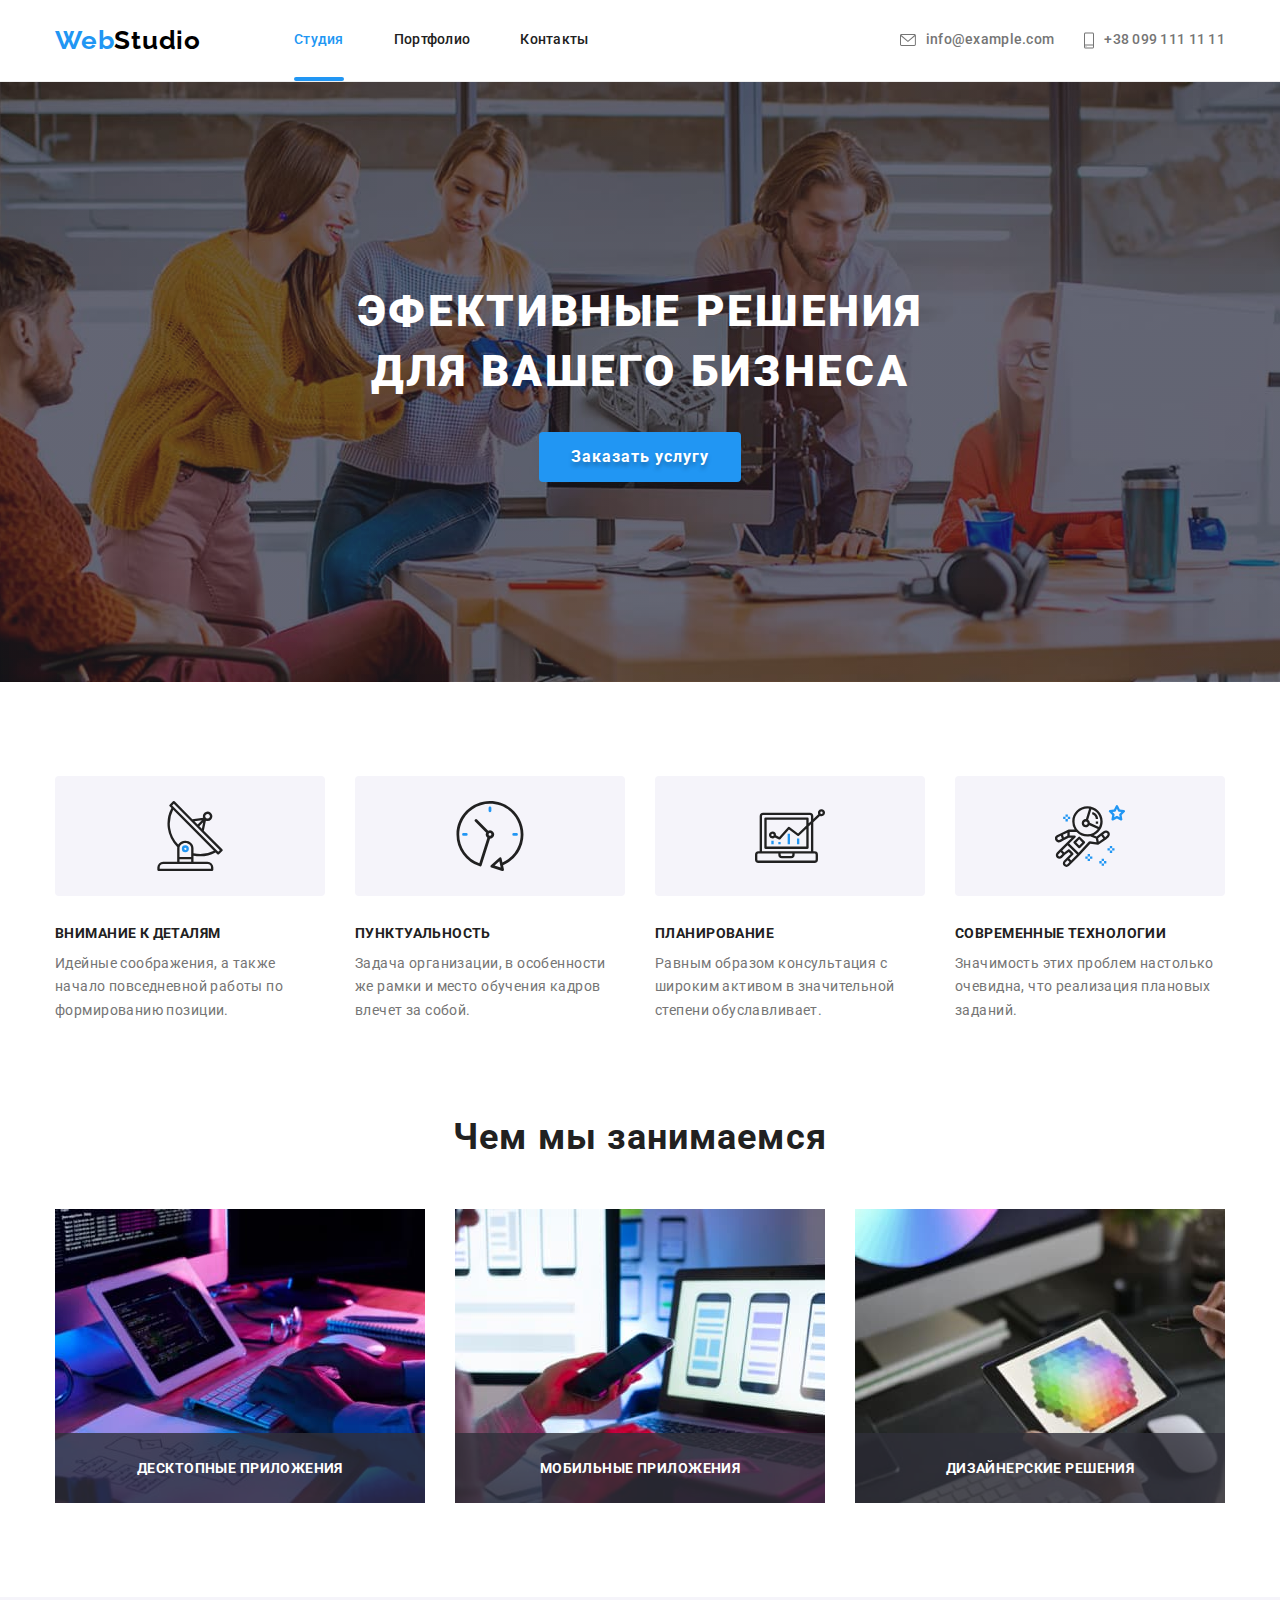
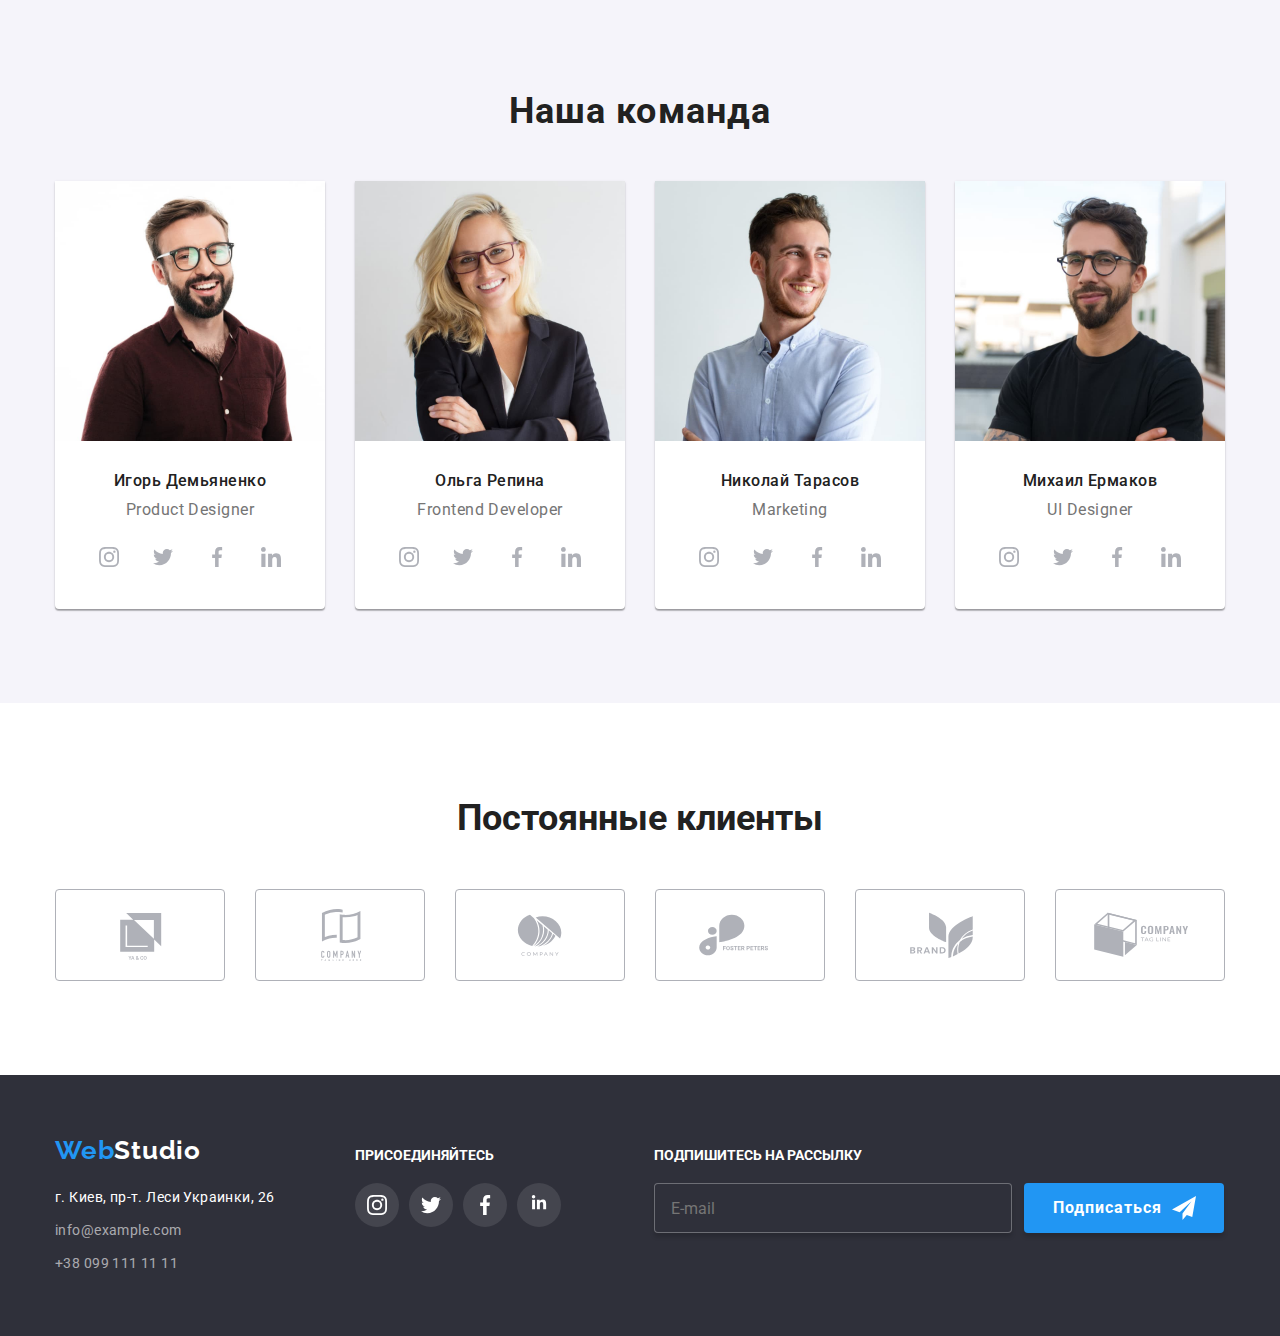
==== commit 8856c21f: "Внес правки №1" ====
--- a/index.html
+++ b/index.html
@@ -50,10 +50,9 @@
             <div class="modal">
                 <div class="modal-area">
                     <h5 class="title-modal">Оставьте свои данные, мы вам перезвоним</h5>
-                    <form class="hui">
+                    <form>
                         <div class="form-area">
-                            <label for="name">Имя
-                            </label>
+                            <label for="name"><span class="form-input">Имя</span></label>
                             <div class="input-area">
                                 <input type="text" name="name" id="name">
                                     <span class="icons-modal">
@@ -64,7 +63,7 @@
                             </div>
                         </div>
                         <div class="form-area">
-                            <label for="tel">Телефон</label>
+                            <label for="tel"><span class="form-input">Телефон</span></label>
                             <div class="input-area">
                                 <input type="tel" name="tel" id="tel">
                                 <span class="icons-modal">
@@ -75,7 +74,7 @@
                             </div>
                         </div>
                         <div class="form-area">
-                            <label for="email">Почта</label>
+                            <label for="email"><span class="form-input">Почта</span></label>
                             <div class="input-area">
                             <input type="email" name="email" id="email">
                             <span class="icons-modal">
@@ -86,14 +85,18 @@
                             </div>
                         </div>
                         <div class="form-comment">
-                            <label for="comment">Комментарий</label>
+                            <label for="comment"><span class="form-input">Комментарий</span></label>
                         <textarea type name="comment" rows="5" placeholder="Введите текст" id="comment"></textarea>
                         </div>
                         
                         <div class="check-box">
-                        <input type="checkbox" name="check-agree" id="checkbox">
-                        <label for="checkbox"><span class="text-checkbox">Соглашаюсь с рассылкой и принимаю </span><a class="text-checkbox link-checkbox" href="#">Условия договора</a></label>
-                        </div>
+
+                        <label for="checkbox">
+                        <input class="input-check" type="checkbox" name="check-agree" id="checkbox">
+                        <span class="icon-check"></span>
+                        <span class="text-checkbox">Соглашаюсь с рассылкой и принимаю </span><a class="text-checkbox link-checkbox" href="#">Условия договора</a></label>
+                        </div>
+
                         <div class="button-modal">
                         <button type="submit" class="but-modal">Отправить</button>
                         </div> 
@@ -429,7 +432,7 @@
                                 </ul>
                         </div>
                     </li>
-                    <li class="join-part">
+                    <li class="join-part-two">
                         <div>
                             <h4 class="join-tittle">ПОДПИШИТЕСЬ НА РАССЫЛКУ</h4>
                             <div class="mailing-form">
--- a/css/styles.css
+++ b/css/styles.css
@@ -276,6 +276,10 @@
   color: rgba(255, 255, 255, 0.6);
   text-decoration: none;
   font-style: normal;
+  font-weight: 400;
+  font-size: 14px;
+  line-height: 1.71;
+  letter-spacing: 0.03em;
 }
 
 .mail-footer {
@@ -303,7 +307,7 @@
 .join-part {
   display: flex;
   flex-direction: column;
-  margin-left: 70px;
+  margin-left: 81px;
   margin-top: 12px;
 }
 
@@ -783,7 +787,14 @@
   fill: var(--color-accent);
 }
 
-/* Формы футер*/
+.icon-close-modal {
+  transition-property: fill;
+  transition-duration: 250ms;
+  transition-timing-function: var(--timing-function);
+  transition-delay: 0ms;
+}
+
+/* -------------Формы футер------------*/
 .but-footer {
   width: 200px;
   height: 50px;
@@ -793,6 +804,13 @@
   cursor: pointer;
   margin-left: 12px;
   border: none;
+}
+
+.join-part-two {
+  display: flex;
+  flex-direction: column;
+  margin-top: 12px;
+  margin-left: 93px;
 }
 
 .but-list {
@@ -870,10 +888,36 @@
   margin-bottom: 4px;
 }
 
+.check-box label {
+  display: flex;
+  align-items: center;
+  cursor: pointer;
+}
+
+.input-check {
+  visibility: hidden;
+}
+
+.input-check:checked + .icon-check {
+  border-color: var(--color-accent);
+  background-color: var(--color-accent);
+  background-image: url('../images/check.svg');
+  background-size: cover;
+}
+
+.icon-check {
+  display: inline-block;
+  width: 16px;
+  height: 15px;
+  border: 2px solid var(--color-text-nav);
+  border-radius: 4px;
+}
 .check-box {
   margin-bottom: 30px;
-  display: flex;
-  justify-content: center;
+}
+
+.checkbox {
+  display: flex;
   align-items: center;
 }
 
@@ -882,6 +926,7 @@
   font-size: 14px;
   line-height: 1.71;
   letter-spacing: 0.03em;
+  margin-left: 8px;
 }
 
 .link-checkbox {
@@ -969,3 +1014,10 @@
 .form-comment textarea:focus {
   border: 1px solid var(--color-accent);
 }
+
+.form-input {
+  font-weight: 400;
+  font-size: 12px;
+  line-height: 1.17;
+  letter-spacing: 0.01em;
+}
